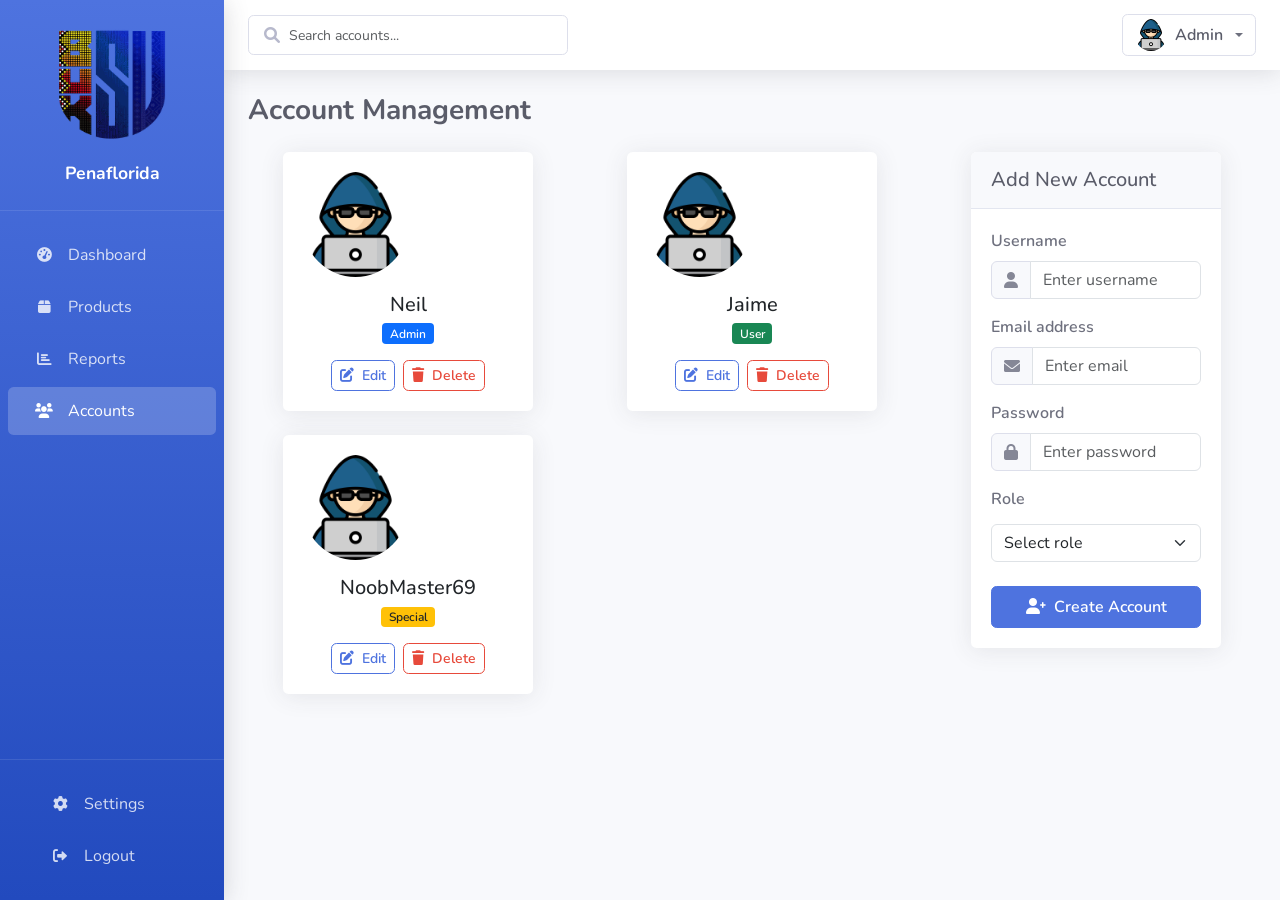
==== Accounts.html @ c75f9dcf "firstcommit" ====
<!DOCTYPE html>
<html lang="en">
<head>
    <meta charset="UTF-8">
    <meta name="viewport" content="width=device-width, initial-scale=1.0">
    <title>Accounts - Dashboard</title>
    <!-- Bootstrap 5.3.3 CSS -->
    <link href="https://cdn.jsdelivr.net/npm/bootstrap@5.3.3/dist/css/bootstrap.min.css" rel="stylesheet">
    <!-- Font Awesome 6 -->
    <link rel="stylesheet" href="https://cdnjs.cloudflare.com/ajax/libs/font-awesome/6.0.0-beta3/css/all.min.css">
    <!-- Google Fonts - Nunito -->
    <link href="https://fonts.googleapis.com/css2?family=Nunito:wght@300;400;600;700&display=swap" rel="stylesheet">
    <!-- Custom CSS -->
    <link rel="stylesheet" href="Style/CSS/Account.css">
</head>
<body>
    <!-- Sidebar -->
    <div class="sidebar">
        <div class="sidebar-brand">
            <img src="Images/buksu-logo.png" alt="Logo" class="logo">
            <span class="sidebar-title">Penaflorida</span>
        </div>
        <nav class="sidebar-nav">
            <a href="Index.html" class="nav-link">
                <i class="fas fa-tachometer-alt"></i>
                <span>Dashboard</span>
            </a>
            <a href="Products.html" class="nav-link">
                <i class="fas fa-box"></i>
                <span>Products</span>
            </a>
            <a href="Reports.html" class="nav-link">
                <i class="fas fa-chart-bar"></i>
                <span>Reports</span>
            </a>
            <a href="Accounts.html" class="nav-link active">
                <i class="fas fa-users"></i>
                <span>Accounts</span>
            </a>
        </nav>
        <div class="sidebar-footer">
            <a href="Settings.html" class="nav-link">
                <i class="fas fa-cog"></i>
                <span>Settings</span>
            </a>
            <a href="Login.html" class="nav-link">
                <i class="fas fa-sign-out-alt"></i>
                <span>Logout</span>
            </a>
        </div>
    </div>

    <!-- Main Content -->
    <div class="main-content">
        <!-- Topbar -->
        <header class="topbar">
            <div class="search-bar">
                <i class="fas fa-search"></i>
                <input type="text" class="form-control" placeholder="Search accounts...">
            </div>
            <div class="user-menu">
                <div class="dropdown">
                    <button class="btn dropdown-toggle" type="button" id="userDropdown" data-bs-toggle="dropdown" aria-expanded="false">
                        <img src="Images/hacker.png" alt="User" class="user-avatar">
                        <span class="user-name">Admin</span>
                    </button>
                    <ul class="dropdown-menu dropdown-menu-end" aria-labelledby="userDropdown">
                        <li><a class="dropdown-item" href="#"><i class="fas fa-user me-2"></i>Profile</a></li>
                        <li><a class="dropdown-item" href="#"><i class="fas fa-cog me-2"></i>Settings</a></li>
                        <li><hr class="dropdown-divider"></li>
                        <li><a class="dropdown-item" href="#"><i class="fas fa-sign-out-alt me-2"></i>Logout</a></li>
                    </ul>
                </div>
            </div>
        </header>

        <!-- Page Content -->
        <main class="content">
            <h1 class="page-title">Account Management</h1>
            
            <div class="row">
                <!-- Account List -->
                <div class="col-lg-8">
                    <div class="row g-4">
                        <!-- Account Card 1 -->
                        <div class="col-md-6 col-lg-6">
                            <div class="card h-100">
                                <div class="card-body text-center">
                                    <img src="Images/hacker.png" alt="User" class="rounded-circle mb-3" width="100">
                                    <h5 class="card-title mb-1">Neil</h5>
                                    <span class="badge bg-primary mb-3">Admin</span>
                                    <div class="d-flex justify-content-center gap-2">
                                        <button class="btn btn-sm btn-outline-primary">
                                            <i class="fas fa-edit me-1"></i> Edit
                                        </button>
                                        <button class="btn btn-sm btn-outline-danger">
                                            <i class="fas fa-trash me-1"></i> Delete
                                        </button>
                                    </div>
                                </div>
                            </div>
                        </div>
                        
                        <!-- Account Card 2 -->
                        <div class="col-md-6 col-lg-6">
                            <div class="card h-100">
                                <div class="card-body text-center">
                                    <img src="Images/hacker.png" alt="User" class="rounded-circle mb-3" width="100">
                                    <h5 class="card-title mb-1">Jaime</h5>
                                    <span class="badge bg-success mb-3">User</span>
                                    <div class="d-flex justify-content-center gap-2">
                                        <button class="btn btn-sm btn-outline-primary">
                                            <i class="fas fa-edit me-1"></i> Edit
                                        </button>
                                        <button class="btn btn-sm btn-outline-danger">
                                            <i class="fas fa-trash me-1"></i> Delete
                                        </button>
                                    </div>
                                </div>
                            </div>
                        </div>
                        
                        <!-- Account Card 3 -->
                        <div class="col-md-6 col-lg-6">
                            <div class="card h-100">
                                <div class="card-body text-center">
                                    <img src="Images/hacker.png" alt="User" class="rounded-circle mb-3" width="100">
                                    <h5 class="card-title mb-1">NoobMaster69</h5>
                                    <span class="badge bg-warning text-dark mb-3">Special</span>
                                    <div class="d-flex justify-content-center gap-2">
                                        <button class="btn btn-sm btn-outline-primary">
                                            <i class="fas fa-edit me-1"></i> Edit
                                        </button>
                                        <button class="btn btn-sm btn-outline-danger">
                                            <i class="fas fa-trash me-1"></i> Delete
                                        </button>
                                    </div>
                                </div>
                            </div>
                        </div>
                    </div>
                </div>
                
                <!-- Add Account Form -->
                <div class="col-lg-4">
                    <div class="card">
                        <div class="card-header">
                            <h5 class="mb-0">Add New Account</h5>
                        </div>
                        <div class="card-body">
                            <form>
                                <div class="mb-3">
                                    <label for="username" class="form-label">Username</label>
                                    <div class="input-group">
                                        <span class="input-group-text"><i class="fas fa-user"></i></span>
                                        <input type="text" class="form-control" id="username" placeholder="Enter username" required>
                                    </div>
                                </div>
                                <div class="mb-3">
                                    <label for="email" class="form-label">Email address</label>
                                    <div class="input-group">
                                        <span class="input-group-text"><i class="fas fa-envelope"></i></span>
                                        <input type="email" class="form-control" id="email" placeholder="Enter email" required>
                                    </div>
                                </div>
                                <div class="mb-3">
                                    <label for="password" class="form-label">Password</label>
                                    <div class="input-group">
                                        <span class="input-group-text"><i class="fas fa-lock"></i></span>
                                        <input type="password" class="form-control" id="password" placeholder="Enter password" required>
                                    </div>
                                </div>
                                <div class="mb-4">
                                    <label for="role" class="form-label">Role</label>
                                    <select class="form-select" id="role" required>
                                        <option value="" selected disabled>Select role</option>
                                        <option value="Admin">Administrator</option>
                                        <option value="User">Standard User</option>
                                        <option value="Special">Special Access</option>
                                    </select>
                                </div>
                                <button type="submit" class="btn btn-primary w-100">
                                    <i class="fas fa-user-plus me-2"></i>Create Account
                                </button>
                            </form>
                        </div>
                    </div>
                </div>
            </div>
        </main>
    </div>

    <!-- Bootstrap JS Bundle with Popper -->
    <script src="https://cdn.jsdelivr.net/npm/bootstrap@5.3.3/dist/js/bootstrap.bundle.min.js"></script>
    <!-- Custom JS -->
    <script>
        // Set active nav link
        document.addEventListener('DOMContentLoaded', function() {
            // Highlight active nav link
            const currentPage = window.location.pathname.split('/').pop() || 'index.html';
            document.querySelectorAll('.nav-link').forEach(link => {
                if (link.getAttribute('href') === currentPage) {
                    link.classList.add('active');
                }
            });
            
            // Enable Bootstrap tooltips
            var tooltipTriggerList = [].slice.call(document.querySelectorAll('[data-bs-toggle="tooltip"]'));
            var tooltipList = tooltipTriggerList.map(function (tooltipTriggerEl) {
                return new bootstrap.Tooltip(tooltipTriggerEl);
            });
            
            // Account management functionality
            const accountForm = document.getElementById('accountForm');
            if (accountForm) {
                accountForm.addEventListener('submit', function(e) {
                    e.preventDefault();
                    // Add account form submission logic here
                    alert('Account added successfully!');
                    accountForm.reset();
                });
            }
            
            // Delete account buttons
            const deleteButtons = document.querySelectorAll('.btn-delete-account');
            deleteButtons.forEach(button => {
                button.addEventListener('click', function() {
                    if (confirm('Are you sure you want to delete this account?')) {
                        // Add delete logic here
                        this.closest('.account-card').style.opacity = '0';
                        setTimeout(() => {
                            this.closest('.account-card').remove();
                        }, 300);
                    }
                });
            });
        });
    </script>
</body>
</html>
---- Style/CSS/Account.css ----
/* Account.css - Modern Dashboard Styles */
:root {
    --primary: #4e73df;
    --primary-light: #e3eaf9;
    --secondary: #1cc88a;
    --success: #1cc88a;
    --info: #36b9cc;
    --warning: #f6c23e;
    --danger: #e74a3b;
    --dark: #5a5c69;
    --light: #f8f9fc;
    --gray-100: #f8f9fc;
    --gray-200: #eaecf4;
    --gray-300: #dddfeb;
    --gray-400: #d1d3e2;
    --gray-500: #b7b9cc;
    --gray-600: #858796;
    --gray-700: #6e707e;
    --gray-800: #5a5c69;
    --gray-900: #3a3b45;
    --font-family-sans-serif: 'Nunito', -apple-system, BlinkMacSystemFont, "Segoe UI", Roboto, "Helvetica Neue", Arial, sans-serif, "Apple Color Emoji", "Segoe UI Emoji", "Segoe UI Symbol", "Noto Color Emoji";
}

/* Base Styles */
body {
    font-family: 'Nunito', sans-serif;
    background-color: var(--gray-100);
    color: var(--gray-800);
    line-height: 1.5;
    margin: 0;
    padding: 0;
    min-height: 100vh;
}

a {
    text-decoration: none;
    transition: all 0.3s ease;
}

/* Sidebar Styles */
.sidebar {
    position: fixed;
    top: 0;
    left: 0;
    bottom: 0;
    width: 14rem;
    background: linear-gradient(180deg, var(--primary) 0%, #224abe 100%);
    color: white;
    z-index: 1000;
    box-shadow: 0 0.15rem 1.5rem 0 rgba(58, 59, 69, 0.2);
    transition: all 0.3s;
    display: flex;
    flex-direction: column;
}

.sidebar-brand {
    padding: 1.5rem 1rem;
    text-align: center;
    border-bottom: 1px solid rgba(255, 255, 255, 0.1);
}

.sidebar-brand .logo {
    max-width: 120px;
    height: auto;
    margin-bottom: 0.5rem;
}

.sidebar-title {
    font-weight: 700;
    font-size: 1.1rem;
    color: white;
    display: block;
    margin-top: 0.5rem;
}

.sidebar-nav {
    padding: 1rem 0;
    flex: 1;
    overflow-y: auto;
}

.nav-link {
    display: flex;
    align-items: center;
    padding: 0.75rem 1.5rem;
    color: rgba(255, 255, 255, 0.8);
    text-decoration: none;
    transition: all 0.3s;
    margin: 0.25rem 0.5rem;
    border-radius: 0.35rem;
}

.nav-link:hover {
    color: white;
    background-color: rgba(255, 255, 255, 0.1);
}

.nav-link.active {
    background-color: rgba(255, 255, 255, 0.2);
    color: white;
}

.nav-link i {
    width: 1.5rem;
    margin-right: 0.75rem;
    text-align: center;
    font-size: 0.9rem;
}

.sidebar-footer {
    padding: 1rem;
    border-top: 1px solid rgba(255, 255, 255, 0.1);
}

/* Main Content */
.main-content {
    margin-left: 14rem;
    min-height: 100vh;
    display: flex;
    flex-direction: column;
    transition: margin 0.3s;
}

/* Topbar */
.topbar {
    background-color: white;
    height: 4.375rem;
    box-shadow: 0 0.15rem 1.5rem 0 rgba(58, 59, 69, 0.15);
    padding: 0 1.5rem;
    display: flex;
    align-items: center;
    justify-content: space-between;
    z-index: 100;
    position: sticky;
    top: 0;
}

.search-bar {
    position: relative;
    max-width: 20rem;
    width: 100%;
}

.search-bar i {
    position: absolute;
    left: 1rem;
    top: 50%;
    transform: translateY(-50%);
    color: var(--gray-500);
    pointer-events: none;
}

.search-bar .form-control {
    padding-left: 2.5rem;
    border: 1px solid var(--gray-300);
    border-radius: 0.35rem;
    height: 2.5rem;
    width: 100%;
    font-size: 0.875rem;
    transition: all 0.3s;
}

.search-bar .form-control:focus {
    border-color: var(--primary);
    box-shadow: 0 0 0 0.2rem rgba(78, 115, 223, 0.25);
    outline: none;
}

.user-menu .dropdown-toggle {
    display: flex;
    align-items: center;
    padding: 0.25rem 0.75rem;
    background: transparent;
    border: 1px solid var(--gray-300);
    border-radius: 0.35rem;
    color: var(--gray-700);
    transition: all 0.2s;
    cursor: pointer;
    text-decoration: none;
}

.user-menu .dropdown-toggle:hover {
    background-color: var(--gray-100);
}

.user-avatar {
    width: 2rem;
    height: 2rem;
    border-radius: 50%;
    margin-right: 0.5rem;
    object-fit: cover;
}

.user-name {
    font-weight: 600;
    margin-right: 0.5rem;
    color: var(--gray-800);
}

/* Content Area */
.content {
    flex: 1;
    padding: 1.5rem;
    background-color: var(--gray-100);
}

.page-title {
    font-weight: 700;
    color: var(--gray-800);
    margin-bottom: 1.5rem;
    font-size: 1.75rem;
}

/* Cards */
.card {
    border: none;
    border-radius: 0.35rem;
    box-shadow: 0 0.15rem 1.5rem 0 rgba(58, 59, 69, 0.1);
    margin-bottom: 1.5rem;
    transition: transform 0.3s, box-shadow 0.3s;
    background-color: white;
}

.card:hover {
    transform: translateY(-2px);
    box-shadow: 0 0.5rem 1.5rem 0 rgba(58, 59, 69, 0.2);
}

.card-header {
    background-color: #f8f9fc;
    border-bottom: 1px solid #e3e6f0;
    padding: 1rem 1.25rem;
    font-weight: 600;
    color: var(--gray-800);
    display: flex;
    justify-content: space-between;
    align-items: center;
    border-top-left-radius: 0.35rem !important;
    border-top-right-radius: 0.35rem !important;
}

.card-body {
    padding: 1.25rem;
}

/* Account Cards */
.account-card {
    transition: all 0.3s ease;
    border: 1px solid var(--gray-200);
}

.account-card:hover {
    transform: translateY(-5px);
    box-shadow: 0 0.5rem 1rem rgba(0, 0, 0, 0.15);
}

.account-card .card-img-top {
    width: 100px;
    height: 100px;
    object-fit: cover;
    margin: 0 auto;
    margin-top: 1rem;
}

.account-card .card-title {
    font-weight: 600;
    margin-bottom: 0.5rem;
}

/* Form Styles */
.form-label {
    font-weight: 600;
    color: var(--gray-700);
    margin-bottom: 0.5rem;
}

.input-group-text {
    background-color: var(--gray-100);
    border: 1px solid var(--gray-300);
    color: var(--gray-600);
}

/* Buttons */
.btn {
    font-weight: 600;
    padding: 0.5rem 1rem;
    border-radius: 0.35rem;
    transition: all 0.2s;
}

.btn-sm {
    padding: 0.25rem 0.5rem;
    font-size: 0.875rem;
}

.btn-primary {
    background-color: var(--primary);
    border-color: var(--primary);
}

.btn-primary:hover {
    background-color: #2e59d9;
    border-color: #2653d4;
}

.btn-outline-primary {
    color: var(--primary);
    border-color: var(--primary);
}

.btn-outline-primary:hover {
    color: #fff;
    background-color: var(--primary);
    border-color: var(--primary);
}

.btn-outline-danger {
    color: var(--danger);
    border-color: var(--danger);
}

.btn-outline-danger:hover {
    color: #fff;
    background-color: var(--danger);
    border-color: var(--danger);
}

/* Badges */
.badge {
    font-weight: 600;
    padding: 0.35em 0.65em;
    font-size: 0.75em;
    border-radius: 0.25rem;
}

/* Responsive Adjustments */
@media (max-width: 992px) {
    .sidebar {
        transform: translateX(-100%);
    }
    
    .sidebar.show {
        transform: translateX(0);
    }
    
    .main-content {
        margin-left: 0;
    }
    
    .topbar {
        width: 100%;
    }
    
    .search-bar {
        max-width: 100%;
    }
}

/* Animation */
@keyframes fadeIn {
    from { opacity: 0; transform: translateY(10px); }
    to { opacity: 1; transform: translateY(0); }
}

.fade-in {
    animation: fadeIn 0.3s ease-out forwards;
}

/* Custom Scrollbar */
::-webkit-scrollbar {
    width: 8px;
    height: 8px;
}

::-webkit-scrollbar-track {
    background: #f1f1f1;
    border-radius: 4px;
}

::-webkit-scrollbar-thumb {
    background: #c1c1c1;
    border-radius: 4px;
}

::-webkit-scrollbar-thumb:hover {
    background: #a8a8a8;
}

/* Dashboard Data */
.dashboard-data {
    padding: 20px;
}

.dashboard-data h1 {
    margin-bottom: 10px;
    font-weight: bold;
    color: #333;
}

/* Cards */
.cardsone, .cardtwo {
    display: flex;
    flex-wrap: wrap; /* Enable wrapping for responsiveness */
    justify-content: center; /* Center align cards */
    gap: 15px;
    margin-bottom: 10px;
}

.card {
    width: 100%; /* Adjust for responsiveness */
    max-width: 250px; /* Maintain max width */
    height: auto;
    margin: 0 auto; /* Center align */
}

.card h3{
    color: rgb(74, 74, 74);
}

.card p {
    color: rgb(159, 159, 159);
    font-size: 15px;
}

.card img{
    display: flex;
    justify-content: center;
    align-items: center;
    width: 50%;
    height: auto;
    border-radius: 10px;
}

.cardsone a:hover, .cardtwo a:hover {
    background-color: rgb(255, 255, 255);
    transition: background-color 0.5s ease, color 0.5s ease;
    transform: scale(1.0) translateY(-5px);
    box-shadow: 0 6px 12px rgba(0, 0, 0, 0.4);
}

/* Botheader */
.bothead {
    width: 50%;
    height: auto;
    display: flex; 
    padding: 30px;
    border: 1px solid rgb(162, 162, 162);
    outline: none;
    border-radius: 10px;
    font-size: 16px;
}

.bothead h2{
    text-align: center;
}

.bothead .addpr {
    width: 80%;
    text-align: center;
    background-color: grey;
    color: rgb(232, 232, 232);
    padding: 15px;
    border-radius: 10px;
    margin-top: 10px;
    text-decoration: none;
    transition: transform 0.3s, box-shadow 0.3s;
    transform-origin: bottom center;
}

.bothead .addpr:hover {
    background-color: rgb(23, 23, 23);
    transition: background-color 0.5s ease, color 0.5s ease;
    transform: scale(1.0) translateY(-5px);
    box-shadow: 0 6px 12px rgba(0, 0, 0, 0.4);
}

.bothead input:focus{
    border-color: rgb(177, 177, 177);
    box-shadow: 0px 0px 5px rgb(177, 177, 177);
}
.form-floating {
    height: auto;
    width: 80%;
    color: gray;
    outline: none;
    margin-bottom: 5px;
    
}


.dashboard-account {
    display: flex;
    justify-content: space-between;
    align-items: flex-start;
    padding: 30px 10px 10px 30px;
}

.dashboard-account h2 {
    margin-bottom: 10px;
    font-weight: bold;
    color: #333;
}

select {
    width: 80%;
    height: auto;
    padding: 10px;
    color: grey;
    border-radius: 10px;
    border: 1px solid rgb(162, 162, 162);
    outline: none;
    transition: all 0.3s ease;
    margin-top: 5px;
}
select:focus, select:hover {
    border-color: rgb(177, 177, 177);
    box-shadow: 0px 0px 5px rgb(177, 177, 177);
}

.LPd {
    width: 50%;
    height: 300px;
    display: inline;
    margin-left: auto;
}

.cardsone, .cardtwo {
    display: flex;
    flex-wrap: wrap; /* Enable wrapping for responsiveness */
    justify-content: center; /* Center align cards */
    gap: 15px;
    margin-bottom: 10px;
}
.card {
    width: 100%; /* Adjust for responsiveness */
    max-width: 250px; /* Maintain max width */
    height: auto;
    margin: 0 auto; /* Center align */
}

.card h3{
    color: rgb(74, 74, 74);
}

.card p {
    color: rgb(159, 159, 159);
    font-size: 15px;
}

.card img{
    display: flex;
    justify-content: center;
    align-items: center;
    width: 50%;
    height: auto;
    border-radius: 10px;
}

.cardsone a:hover, .cardtwo a:hover {
    background-color: rgb(255, 255, 255);
    transition: background-color 0.5s ease, color 0.5s ease;
    transform: scale(1.0) translateY(-5px);
    box-shadow: 0 6px 12px rgba(0, 0, 0, 0.4);
}
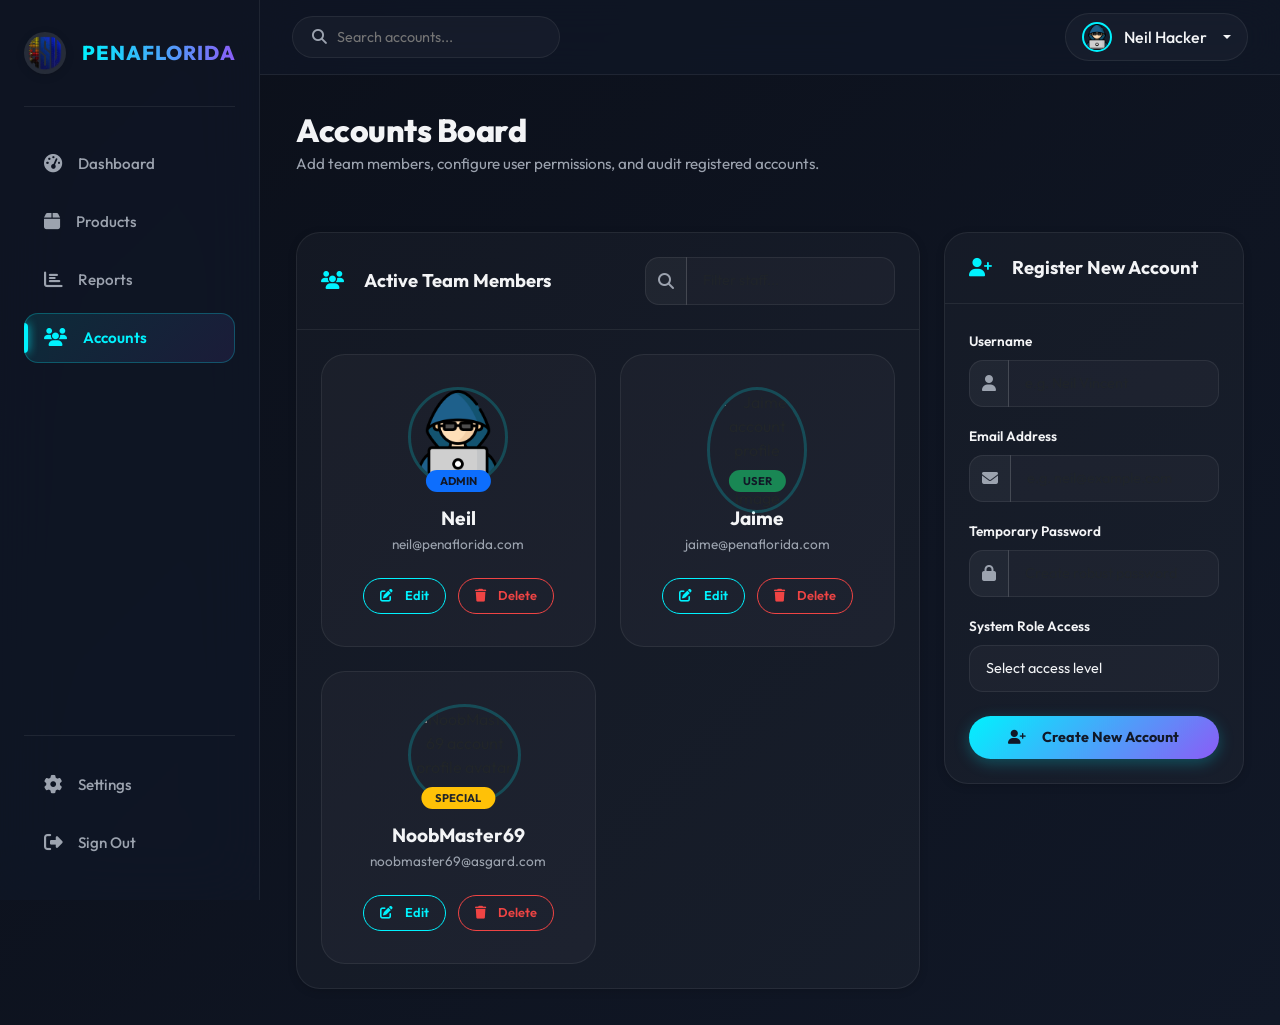
==== commit a47a042c: "refactor: unify design system with a new global stylesheet and modular JavaScript dashboard logic" ====
--- a/Accounts.html
+++ b/Accounts.html
@@ -1,151 +1,178 @@
 <!DOCTYPE html>
-<html lang="en">
+<html lang="en" data-theme="dark">
 <head>
     <meta charset="UTF-8">
     <meta name="viewport" content="width=device-width, initial-scale=1.0">
-    <title>Accounts - Dashboard</title>
-    <!-- Bootstrap 5.3.3 CSS -->
-    <link href="https://cdn.jsdelivr.net/npm/bootstrap@5.3.3/dist/css/bootstrap.min.css" rel="stylesheet">
-    <!-- Font Awesome 6 -->
-    <link rel="stylesheet" href="https://cdnjs.cloudflare.com/ajax/libs/font-awesome/6.0.0-beta3/css/all.min.css">
-    <!-- Google Fonts - Nunito -->
-    <link href="https://fonts.googleapis.com/css2?family=Nunito:wght@300;400;600;700&display=swap" rel="stylesheet">
-    <!-- Custom CSS -->
-    <link rel="stylesheet" href="Style/CSS/Account.css">
+    <title>Account Management | Dashboard</title>
+    <!-- SEO Meta Tags -->
+    <meta name="description" content="Add new staff roles, monitor administrator profile configurations, and safely terminate system user credentials.">
+    <!-- Font Awesome -->
+    <link rel="stylesheet" href="https://cdnjs.cloudflare.com/ajax/libs/font-awesome/6.4.0/css/all.min.css">
+    <!-- Google Fonts - Outfit -->
+    <link href="https://fonts.googleapis.com/css2?family=Outfit:wght@300;400;500;600;700;800&display=swap" rel="stylesheet">
+    <!-- Bootstrap 5 CSS -->
+    <link href="https://cdn.jsdelivr.net/npm/bootstrap@5.3.3/dist/css/bootstrap.min.css" rel="stylesheet" integrity="sha384-QWTKZyjpPEjISv5WaRU9OFeRpok6YctnYmDr5pNlyT2bRjXh0JMhjY6hW+ALEwIH" crossorigin="anonymous">
+    <!-- Custom Unified CSS -->
+    <link rel="stylesheet" href="Style/CSS/Dashboard.css">
 </head>
 <body>
-    <!-- Sidebar -->
-    <div class="sidebar">
+    <!-- Sidebar Navigation -->
+    <aside class="sidebar">
         <div class="sidebar-brand">
-            <img src="Images/buksu-logo.png" alt="Logo" class="logo">
+            <img src="Images/buksu-logo.png" alt="Penaflorida Logo" class="logo">
             <span class="sidebar-title">Penaflorida</span>
         </div>
+        
         <nav class="sidebar-nav">
-            <a href="Index.html" class="nav-link">
+            <a href="Index.html" class="nav-link" id="nav-dashboard">
                 <i class="fas fa-tachometer-alt"></i>
                 <span>Dashboard</span>
             </a>
-            <a href="Products.html" class="nav-link">
+            <a href="Products.html" class="nav-link" id="nav-products">
                 <i class="fas fa-box"></i>
                 <span>Products</span>
             </a>
-            <a href="Reports.html" class="nav-link">
+            <a href="Reports.html" class="nav-link" id="nav-reports">
                 <i class="fas fa-chart-bar"></i>
                 <span>Reports</span>
             </a>
-            <a href="Accounts.html" class="nav-link active">
+            <a href="Accounts.html" class="nav-link active" id="nav-accounts">
                 <i class="fas fa-users"></i>
                 <span>Accounts</span>
             </a>
         </nav>
+
         <div class="sidebar-footer">
-            <a href="Settings.html" class="nav-link">
+            <a href="Settings.html" class="nav-link" id="nav-settings">
                 <i class="fas fa-cog"></i>
                 <span>Settings</span>
             </a>
-            <a href="Login.html" class="nav-link">
+            <a href="Logout.html" class="nav-link logout-link" id="nav-logout">
                 <i class="fas fa-sign-out-alt"></i>
-                <span>Logout</span>
+                <span>Sign Out</span>
             </a>
         </div>
-    </div>
-
-    <!-- Main Content -->
-    <div class="main-content">
-        <!-- Topbar -->
+    </aside>
+
+    <!-- Main Content Area -->
+    <main class="main-content">
+        <!-- Top Navigation Bar -->
         <header class="topbar">
-            <div class="search-bar">
-                <i class="fas fa-search"></i>
-                <input type="text" class="form-control" placeholder="Search accounts...">
-            </div>
+            <div class="d-flex align-items-center gap-3">
+                <button class="mobile-toggle" aria-label="Toggle Sidebar" id="hamburger-menu">
+                    <i class="fas fa-bars"></i>
+                </button>
+                <div class="search-bar">
+                    <i class="fas fa-search"></i>
+                    <input type="text" placeholder="Search accounts..." aria-label="Search dashboard accounts" id="global-search">
+                </div>
+            </div>
+
             <div class="user-menu">
                 <div class="dropdown">
-                    <button class="btn dropdown-toggle" type="button" id="userDropdown" data-bs-toggle="dropdown" aria-expanded="false">
-                        <img src="Images/hacker.png" alt="User" class="user-avatar">
-                        <span class="user-name">Admin</span>
+                    <button class="dropdown-toggle" type="button" id="userDropdown" aria-expanded="false">
+                        <img src="Images/hacker.png" alt="Neil Admin Avatar" class="user-avatar">
+                        <span class="user-name d-none d-sm-inline">Neil Hacker</span>
                     </button>
                     <ul class="dropdown-menu dropdown-menu-end" aria-labelledby="userDropdown">
-                        <li><a class="dropdown-item" href="#"><i class="fas fa-user me-2"></i>Profile</a></li>
-                        <li><a class="dropdown-item" href="#"><i class="fas fa-cog me-2"></i>Settings</a></li>
+                        <li><a class="dropdown-item" href="Settings.html"><i class="fas fa-user-cog"></i>Profile Settings</a></li>
+                        <li><a class="dropdown-item" href="Settings.html"><i class="fas fa-palette"></i>Theme Settings</a></li>
                         <li><hr class="dropdown-divider"></li>
-                        <li><a class="dropdown-item" href="#"><i class="fas fa-sign-out-alt me-2"></i>Logout</a></li>
+                        <li><a class="dropdown-item" href="Logout.html"><i class="fas fa-sign-out-alt"></i>Sign Out</a></li>
                     </ul>
                 </div>
             </div>
         </header>
 
         <!-- Page Content -->
-        <main class="content">
-            <h1 class="page-title">Account Management</h1>
-            
-            <div class="row">
-                <!-- Account List -->
-                <div class="col-lg-8">
-                    <div class="row g-4">
-                        <!-- Account Card 1 -->
-                        <div class="col-md-6 col-lg-6">
-                            <div class="card h-100">
-                                <div class="card-body text-center">
-                                    <img src="Images/hacker.png" alt="User" class="rounded-circle mb-3" width="100">
-                                    <h5 class="card-title mb-1">Neil</h5>
-                                    <span class="badge bg-primary mb-3">Admin</span>
-                                    <div class="d-flex justify-content-center gap-2">
-                                        <button class="btn btn-sm btn-outline-primary">
+        <div class="content animate-fade-in delay-1">
+            <div class="d-flex justify-content-between align-items-md-center flex-column flex-md-row mb-4 gap-3">
+                <div>
+                    <h1 class="page-title">Accounts Board</h1>
+                    <p class="page-subtitle">Add team members, configure user permissions, and audit registered accounts.</p>
+                </div>
+            </div>
+
+            <div class="row g-4">
+                <!-- Accounts Board Grid -->
+                <div class="col-12 col-lg-8 order-2 order-lg-1">
+                    <div class="card">
+                        <div class="card-header flex-column flex-md-row align-items-start align-items-md-center gap-3">
+                            <div>
+                                <h5 class="mb-0"><i class="fas fa-users me-2"></i>Active Team Members</h5>
+                            </div>
+                            <div class="search-input w-100 w-md-auto ms-auto" style="max-width: 250px;">
+                                <div class="input-group">
+                                    <span class="input-group-text"><i class="fas fa-search"></i></span>
+                                    <input type="text" class="form-control form-control-sm" placeholder="Filter staff..." aria-label="Filter staff">
+                                </div>
+                            </div>
+                        </div>
+                        <div class="card-body">
+                            <div class="accounts-grid">
+                                <!-- Account Card 1 -->
+                                <div class="account-card">
+                                    <div class="account-avatar-wrapper">
+                                        <img src="Images/hacker.png" alt="Neil account profile avatar image">
+                                        <span class="account-role-badge bg-primary">Admin</span>
+                                    </div>
+                                    <h5 class="account-name">Neil</h5>
+                                    <p class="account-email">neil@penaflorida.com</p>
+                                    <div class="account-actions">
+                                        <button class="btn btn-sm btn-outline-primary" onclick="showNotification('Staff credentials edit opened', 'info')">
                                             <i class="fas fa-edit me-1"></i> Edit
                                         </button>
-                                        <button class="btn btn-sm btn-outline-danger">
+                                        <button class="btn btn-sm btn-outline-danger delete-btn">
                                             <i class="fas fa-trash me-1"></i> Delete
                                         </button>
                                     </div>
                                 </div>
+
+                                <!-- Account Card 2 -->
+                                <div class="account-card">
+                                    <div class="account-avatar-wrapper">
+                                        <img src="https://images.unsplash.com/photo-1534528741775-53994a69daeb?w=150&auto=format&fit=crop" alt="Jaime account profile avatar image">
+                                        <span class="account-role-badge bg-success">User</span>
+                                    </div>
+                                    <h5 class="account-name">Jaime</h5>
+                                    <p class="account-email">jaime@penaflorida.com</p>
+                                    <div class="account-actions">
+                                        <button class="btn btn-sm btn-outline-primary" onclick="showNotification('Staff credentials edit opened', 'info')">
+                                            <i class="fas fa-edit me-1"></i> Edit
+                                        </button>
+                                        <button class="btn btn-sm btn-outline-danger delete-btn">
+                                            <i class="fas fa-trash me-1"></i> Delete
+                                        </button>
+                                    </div>
+                                </div>
+
+                                <!-- Account Card 3 -->
+                                <div class="account-card">
+                                    <div class="account-avatar-wrapper">
+                                        <img src="https://images.unsplash.com/photo-1507003211169-0a1dd7228f2d?w=150&auto=format&fit=crop" alt="NoobMaster69 account profile avatar image">
+                                        <span class="account-role-badge bg-warning text-dark">Special</span>
+                                    </div>
+                                    <h5 class="account-name">NoobMaster69</h5>
+                                    <p class="account-email">noobmaster69@asgard.com</p>
+                                    <div class="account-actions">
+                                        <button class="btn btn-sm btn-outline-primary" onclick="showNotification('Staff credentials edit opened', 'info')">
+                                            <i class="fas fa-edit me-1"></i> Edit
+                                        </button>
+                                        <button class="btn btn-sm btn-outline-danger delete-btn">
+                                            <i class="fas fa-trash me-1"></i> Delete
+                                        </button>
+                                    </div>
+                                </div>
                             </div>
                         </div>
-                        
-                        <!-- Account Card 2 -->
-                        <div class="col-md-6 col-lg-6">
-                            <div class="card h-100">
-                                <div class="card-body text-center">
-                                    <img src="Images/hacker.png" alt="User" class="rounded-circle mb-3" width="100">
-                                    <h5 class="card-title mb-1">Jaime</h5>
-                                    <span class="badge bg-success mb-3">User</span>
-                                    <div class="d-flex justify-content-center gap-2">
-                                        <button class="btn btn-sm btn-outline-primary">
-                                            <i class="fas fa-edit me-1"></i> Edit
-                                        </button>
-                                        <button class="btn btn-sm btn-outline-danger">
-                                            <i class="fas fa-trash me-1"></i> Delete
-                                        </button>
-                                    </div>
-                                </div>
-                            </div>
-                        </div>
-                        
-                        <!-- Account Card 3 -->
-                        <div class="col-md-6 col-lg-6">
-                            <div class="card h-100">
-                                <div class="card-body text-center">
-                                    <img src="Images/hacker.png" alt="User" class="rounded-circle mb-3" width="100">
-                                    <h5 class="card-title mb-1">NoobMaster69</h5>
-                                    <span class="badge bg-warning text-dark mb-3">Special</span>
-                                    <div class="d-flex justify-content-center gap-2">
-                                        <button class="btn btn-sm btn-outline-primary">
-                                            <i class="fas fa-edit me-1"></i> Edit
-                                        </button>
-                                        <button class="btn btn-sm btn-outline-danger">
-                                            <i class="fas fa-trash me-1"></i> Delete
-                                        </button>
-                                    </div>
-                                </div>
-                            </div>
-                        </div>
                     </div>
                 </div>
-                
-                <!-- Add Account Form -->
-                <div class="col-lg-4">
-                    <div class="card">
+
+                <!-- Add Account Form Panel -->
+                <div class="col-12 col-lg-4 order-1 order-lg-2">
+                    <div class="card h-auto">
                         <div class="card-header">
-                            <h5 class="mb-0">Add New Account</h5>
+                            <h5><i class="fas fa-user-plus me-2"></i>Register New Account</h5>
                         </div>
                         <div class="card-body">
                             <form>
@@ -153,88 +180,46 @@
                                     <label for="username" class="form-label">Username</label>
                                     <div class="input-group">
                                         <span class="input-group-text"><i class="fas fa-user"></i></span>
-                                        <input type="text" class="form-control" id="username" placeholder="Enter username" required>
+                                        <input type="text" class="form-control" id="username" placeholder="e.g. Neil Vincent" required>
                                     </div>
                                 </div>
                                 <div class="mb-3">
-                                    <label for="email" class="form-label">Email address</label>
+                                    <label for="email" class="form-label">Email Address</label>
                                     <div class="input-group">
                                         <span class="input-group-text"><i class="fas fa-envelope"></i></span>
-                                        <input type="email" class="form-control" id="email" placeholder="Enter email" required>
+                                        <input type="email" class="form-control" id="email" placeholder="e.g. neil@example.com" required>
                                     </div>
                                 </div>
                                 <div class="mb-3">
-                                    <label for="password" class="form-label">Password</label>
+                                    <label for="password" class="form-label">Temporary Password</label>
                                     <div class="input-group">
                                         <span class="input-group-text"><i class="fas fa-lock"></i></span>
-                                        <input type="password" class="form-control" id="password" placeholder="Enter password" required>
+                                        <input type="password" class="form-control" id="password" placeholder="Create robust password" required>
                                     </div>
                                 </div>
                                 <div class="mb-4">
-                                    <label for="role" class="form-label">Role</label>
+                                    <label for="role" class="form-label">System Role Access</label>
                                     <select class="form-select" id="role" required>
-                                        <option value="" selected disabled>Select role</option>
-                                        <option value="Admin">Administrator</option>
-                                        <option value="User">Standard User</option>
-                                        <option value="Special">Special Access</option>
+                                        <option value="" selected disabled>Select access level</option>
+                                        <option value="Admin">Administrator (Full Root Access)</option>
+                                        <option value="User">Standard User (Read-Write Catalog)</option>
+                                        <option value="Special">Special User (Read-Only Logs)</option>
                                     </select>
                                 </div>
                                 <button type="submit" class="btn btn-primary w-100">
-                                    <i class="fas fa-user-plus me-2"></i>Create Account
+                                    <i class="fas fa-user-plus me-2"></i>Create New Account
                                 </button>
                             </form>
                         </div>
                     </div>
                 </div>
             </div>
-        </main>
-    </div>
-
-    <!-- Bootstrap JS Bundle with Popper -->
-    <script src="https://cdn.jsdelivr.net/npm/bootstrap@5.3.3/dist/js/bootstrap.bundle.min.js"></script>
-    <!-- Custom JS -->
-    <script>
-        // Set active nav link
-        document.addEventListener('DOMContentLoaded', function() {
-            // Highlight active nav link
-            const currentPage = window.location.pathname.split('/').pop() || 'index.html';
-            document.querySelectorAll('.nav-link').forEach(link => {
-                if (link.getAttribute('href') === currentPage) {
-                    link.classList.add('active');
-                }
-            });
-            
-            // Enable Bootstrap tooltips
-            var tooltipTriggerList = [].slice.call(document.querySelectorAll('[data-bs-toggle="tooltip"]'));
-            var tooltipList = tooltipTriggerList.map(function (tooltipTriggerEl) {
-                return new bootstrap.Tooltip(tooltipTriggerEl);
-            });
-            
-            // Account management functionality
-            const accountForm = document.getElementById('accountForm');
-            if (accountForm) {
-                accountForm.addEventListener('submit', function(e) {
-                    e.preventDefault();
-                    // Add account form submission logic here
-                    alert('Account added successfully!');
-                    accountForm.reset();
-                });
-            }
-            
-            // Delete account buttons
-            const deleteButtons = document.querySelectorAll('.btn-delete-account');
-            deleteButtons.forEach(button => {
-                button.addEventListener('click', function() {
-                    if (confirm('Are you sure you want to delete this account?')) {
-                        // Add delete logic here
-                        this.closest('.account-card').style.opacity = '0';
-                        setTimeout(() => {
-                            this.closest('.account-card').remove();
-                        }, 300);
-                    }
-                });
-            });
-        });
-    </script>
+        </div>
+    </main>
+
+    <!-- Bootstrap 5 JavaScript Bundle -->
+    <script src="https://cdn.jsdelivr.net/npm/bootstrap@5.3.3/dist/js/bootstrap.bundle.min.js" integrity="sha384-YvpcrYf0tY3lHB60NNkmXc5s9fDVZLESaAA55NDzOxhy9GkcIdslK1eN7N6jIeHz" crossorigin="anonymous"></script>
+    <!-- Custom Interactive JS -->
+    <script src="Style/JS/Dashboard.js"></script>
 </body>
 </html>
--- a/Style/CSS/Dashboard.css
+++ b/Style/CSS/Dashboard.css
@@ -0,0 +1,1228 @@
+/* ==========================================================================
+   Cohesive Premium Dashboard CSS System (Glassmorphic & Fully Responsive)
+   ========================================================================== */
+
+@import url('https://fonts.googleapis.com/css2?family=Outfit:wght@300;400;500;600;700;800&family=Plus+Jakarta+Sans:wght@300;400;500;600;700;800&display=swap');
+
+:root {
+    /* Color Palette - Premium Dark Theme (Default) */
+    --bg-gradient: linear-gradient(135deg, #0b0f19 0%, #111827 100%);
+    --panel-bg: rgba(17, 24, 39, 0.7);
+    --glass-bg: rgba(255, 255, 255, 0.03);
+    --glass-border: rgba(255, 255, 255, 0.07);
+    --glass-border-glow: rgba(0, 242, 254, 0.15);
+    
+    --primary: #00f2fe; /* Neon Cyan */
+    --primary-rgb: 0, 242, 254;
+    --secondary: #8b5cf6; /* Electric Violet */
+    --secondary-rgb: 139, 92, 246;
+    
+    --text-main: #f3f4f6;
+    --text-muted: #9ca3af;
+    --text-inverse: #111827;
+    
+    --success: #10b981; /* Emerald */
+    --warning: #f59e0b; /* Amber */
+    --danger: #ef4444;  /* Rose */
+    --info: #3b82f6;    /* Royal Blue */
+    
+    --sidebar-width: 260px;
+    --topbar-height: 75px;
+    --border-radius-sm: 8px;
+    --border-radius-md: 14px;
+    --border-radius-lg: 24px;
+    
+    --transition-fast: 0.2s cubic-bezier(0.4, 0, 0.2, 1);
+    --transition-smooth: 0.4s cubic-bezier(0.25, 0.8, 0.25, 1);
+    
+    --shadow-sm: 0 2px 8px rgba(0, 0, 0, 0.15);
+    --shadow-md: 0 8px 32px 0 rgba(0, 0, 0, 0.3);
+    --shadow-glow: 0 0 20px rgba(0, 242, 254, 0.25);
+    
+    --font-primary: 'Outfit', 'Plus Jakarta Sans', sans-serif;
+}
+
+/* Light Theme Variables */
+[data-theme="light"] {
+    --bg-gradient: linear-gradient(135deg, #f5f7fa 0%, #e4e8f0 100%);
+    --panel-bg: rgba(255, 255, 255, 0.85);
+    --glass-bg: rgba(255, 255, 255, 0.4);
+    --glass-border: rgba(0, 0, 0, 0.06);
+    --glass-border-glow: rgba(139, 92, 246, 0.15);
+    
+    --primary: #8b5cf6; /* Switch main to Purple in light mode for better contrast */
+    --primary-rgb: 139, 92, 246;
+    --secondary: #06b6d4; /* Cyan */
+    --secondary-rgb: 6, 182, 212;
+    
+    --text-main: #1f2937;
+    --text-muted: #6b7280;
+    --text-inverse: #ffffff;
+    
+    --shadow-md: 0 8px 32px 0 rgba(31, 38, 135, 0.08);
+    --shadow-glow: 0 0 20px rgba(139, 92, 246, 0.15);
+}
+
+/* Base resets and defaults */
+* {
+    margin: 0;
+    padding: 0;
+    box-sizing: border-box;
+    font-family: var(--font-primary);
+}
+
+body {
+    background: var(--bg-gradient);
+    color: var(--text-main);
+    min-height: 100vh;
+    display: flex;
+    overflow-x: hidden;
+    transition: background var(--transition-smooth), color var(--transition-fast);
+}
+
+/* Scrollbar styling */
+::-webkit-scrollbar {
+    width: 6px;
+    height: 6px;
+}
+::-webkit-scrollbar-track {
+    background: rgba(0, 0, 0, 0.1);
+}
+::-webkit-scrollbar-thumb {
+    background: var(--glass-border);
+    border-radius: 10px;
+}
+::-webkit-scrollbar-thumb:hover {
+    background: var(--primary);
+}
+
+/* Layout Grid Structure */
+.sidebar {
+    position: fixed;
+    top: 0;
+    left: 0;
+    bottom: 0;
+    width: var(--sidebar-width);
+    background: var(--panel-bg);
+    backdrop-filter: blur(30px);
+    -webkit-backdrop-filter: blur(30px);
+    border-right: 1px solid var(--glass-border);
+    z-index: 1000;
+    display: flex;
+    flex-direction: column;
+    padding: 2rem 1.5rem;
+    transition: transform var(--transition-smooth), background var(--transition-smooth);
+}
+
+.main-content {
+    margin-left: var(--sidebar-width);
+    flex: 1;
+    min-height: 100vh;
+    display: flex;
+    flex-direction: column;
+    width: calc(100% - var(--sidebar-width));
+    transition: margin-left var(--transition-smooth), width var(--transition-smooth);
+}
+
+/* Brand Section */
+.sidebar-brand {
+    display: flex;
+    align-items: center;
+    gap: 1rem;
+    padding-bottom: 2rem;
+    border-bottom: 1px solid var(--glass-border);
+    margin-bottom: 2rem;
+}
+
+.sidebar-brand .logo {
+    width: 42px;
+    height: 42px;
+    object-fit: contain;
+    border-radius: 50%;
+    background: rgba(255, 255, 255, 0.1);
+    padding: 3px;
+    box-shadow: var(--shadow-sm);
+    transition: transform var(--transition-smooth);
+}
+
+.sidebar-brand:hover .logo {
+    transform: rotate(360deg);
+}
+
+.sidebar-title {
+    font-size: 1.25rem;
+    font-weight: 800;
+    letter-spacing: 1px;
+    background: linear-gradient(to right, var(--primary), var(--secondary));
+    -webkit-background-clip: text;
+    -webkit-text-fill-color: transparent;
+    text-transform: uppercase;
+}
+
+/* Sidebar Navigation menu */
+.sidebar-nav {
+    display: flex;
+    flex-direction: column;
+    gap: 0.5rem;
+    flex: 1;
+}
+
+.nav-link {
+    display: flex;
+    align-items: center;
+    gap: 1rem;
+    padding: 0.85rem 1.25rem;
+    color: var(--text-muted);
+    text-decoration: none;
+    font-weight: 500;
+    border-radius: var(--border-radius-md);
+    transition: all var(--transition-fast);
+    position: relative;
+    overflow: hidden;
+}
+
+.nav-link i {
+    font-size: 1.15rem;
+    transition: transform var(--transition-fast);
+}
+
+.nav-link span {
+    font-size: 0.95rem;
+}
+
+.nav-link:hover, .nav-link.active {
+    color: var(--text-main);
+    background: var(--glass-bg);
+    box-shadow: inset 0 0 0 1px var(--glass-border);
+}
+
+.nav-link.active {
+    background: linear-gradient(135deg, rgba(0, 242, 254, 0.1) 0%, rgba(139, 92, 246, 0.1) 100%);
+    box-shadow: inset 0 0 0 1px rgba(var(--primary-rgb), 0.25);
+    color: var(--primary);
+    font-weight: 600;
+}
+
+.nav-link.active::before {
+    content: '';
+    position: absolute;
+    left: 0;
+    top: 20%;
+    height: 60%;
+    width: 4px;
+    background: var(--primary);
+    border-radius: 0 4px 4px 0;
+    box-shadow: 0 0 10px var(--primary);
+}
+
+.nav-link:hover i {
+    transform: scale(1.15) translateX(2px);
+    color: var(--primary);
+}
+
+.sidebar-footer {
+    display: flex;
+    flex-direction: column;
+    gap: 0.5rem;
+    margin-top: auto;
+    padding-top: 1.5rem;
+    border-top: 1px solid var(--glass-border);
+}
+
+.sidebar-footer .nav-link.logout-link:hover {
+    background: rgba(239, 68, 68, 0.1);
+    box-shadow: inset 0 0 0 1px rgba(239, 68, 68, 0.2);
+    color: var(--danger);
+}
+
+.sidebar-footer .nav-link.logout-link:hover i {
+    color: var(--danger);
+}
+
+/* Topbar Header */
+.topbar {
+    height: var(--topbar-height);
+    background: var(--panel-bg);
+    backdrop-filter: blur(20px);
+    -webkit-backdrop-filter: blur(20px);
+    border-bottom: 1px solid var(--glass-border);
+    padding: 0 2rem;
+    display: flex;
+    align-items: center;
+    justify-content: space-between;
+    position: sticky;
+    top: 0;
+    z-index: 900;
+    transition: background var(--transition-smooth);
+}
+
+/* Mobile Toggle Hamburger */
+.mobile-toggle {
+    display: none;
+    background: none;
+    border: none;
+    color: var(--text-main);
+    font-size: 1.5rem;
+    cursor: pointer;
+    padding: 0.5rem;
+    border-radius: var(--border-radius-sm);
+    transition: background var(--transition-fast);
+}
+
+.mobile-toggle:hover {
+    background: var(--glass-bg);
+}
+
+/* Advanced Search Bar */
+.search-bar {
+    position: relative;
+    max-width: 320px;
+    width: 100%;
+}
+
+.search-bar i {
+    position: absolute;
+    left: 1.25rem;
+    top: 50%;
+    transform: translateY(-50%);
+    color: var(--text-muted);
+    font-size: 0.95rem;
+    transition: color var(--transition-fast);
+}
+
+.search-bar input {
+    width: 100%;
+    height: 42px;
+    background: var(--glass-bg);
+    border: 1px solid var(--glass-border);
+    border-radius: 50px;
+    padding: 0 1rem 0 2.75rem;
+    color: var(--text-main);
+    font-size: 0.9rem;
+    outline: none;
+    transition: all var(--transition-smooth);
+}
+
+.search-bar input:focus {
+    background: rgba(var(--primary-rgb), 0.03);
+    border-color: var(--primary);
+    box-shadow: var(--shadow-glow);
+}
+
+.search-bar input:focus + i {
+    color: var(--primary);
+}
+
+/* Profile menu drop */
+.user-menu {
+    display: flex;
+    align-items: center;
+    gap: 1rem;
+}
+
+.user-menu .dropdown-toggle {
+    display: flex;
+    align-items: center;
+    gap: 0.75rem;
+    background: var(--glass-bg);
+    border: 1px solid var(--glass-border);
+    padding: 0.5rem 1rem;
+    border-radius: 50px;
+    color: var(--text-main);
+    text-decoration: none;
+    cursor: pointer;
+    font-weight: 500;
+    transition: all var(--transition-fast);
+}
+
+.user-menu .dropdown-toggle:hover {
+    background: rgba(255, 255, 255, 0.08);
+    border-color: rgba(var(--primary-rgb), 0.3);
+}
+
+.user-avatar {
+    width: 30px;
+    height: 30px;
+    border-radius: 50%;
+    object-fit: cover;
+    border: 2px solid var(--primary);
+}
+
+.dropdown-menu {
+    background: rgba(17, 24, 39, 0.95) !important;
+    backdrop-filter: blur(20px);
+    -webkit-backdrop-filter: blur(20px);
+    border: 1px solid var(--glass-border) !important;
+    border-radius: var(--border-radius-md) !important;
+    box-shadow: var(--shadow-md) !important;
+    padding: 0.5rem !important;
+    margin-top: 0.5rem !important;
+}
+
+[data-theme="light"] .dropdown-menu {
+    background: rgba(255, 255, 255, 0.95) !important;
+}
+
+.dropdown-item {
+    color: var(--text-main) !important;
+    border-radius: var(--border-radius-sm);
+    padding: 0.6rem 1.25rem !important;
+    font-size: 0.9rem;
+    font-weight: 500;
+    transition: all var(--transition-fast) !important;
+    display: flex;
+    align-items: center;
+    gap: 0.75rem;
+}
+
+.dropdown-item:hover {
+    background-color: rgba(var(--primary-rgb), 0.1) !important;
+    color: var(--primary) !important;
+}
+
+.dropdown-divider {
+    border-top: 1px solid var(--glass-border) !important;
+}
+
+/* Page Layout Content Container */
+.content {
+    flex: 1;
+    padding: 2.25rem;
+    overflow-y: auto;
+    width: 100%;
+}
+
+.page-title {
+    font-size: 2rem;
+    font-weight: 800;
+    color: var(--text-main);
+    letter-spacing: -0.5px;
+    margin-bottom: 0.25rem;
+    display: flex;
+    align-items: center;
+    gap: 0.75rem;
+}
+
+.page-subtitle {
+    color: var(--text-muted);
+    font-size: 0.95rem;
+    margin-bottom: 2rem;
+}
+
+/* Breadcrumbs */
+.breadcrumb {
+    margin-bottom: 0 !important;
+}
+
+.breadcrumb-item a {
+    color: var(--primary);
+    text-decoration: none;
+    font-weight: 500;
+}
+
+.breadcrumb-item.active {
+    color: var(--text-muted) !important;
+}
+
+/* Cards (Standard Theme Container) */
+.card {
+    background: var(--glass-bg);
+    backdrop-filter: blur(20px);
+    -webkit-backdrop-filter: blur(20px);
+    border: 1px solid var(--glass-border) !important;
+    border-radius: var(--border-radius-lg) !important;
+    box-shadow: var(--shadow-sm);
+    transition: transform var(--transition-smooth), box-shadow var(--transition-smooth), border-color var(--transition-fast) !important;
+    overflow: hidden;
+    height: 100%;
+}
+
+.card:hover {
+    transform: translateY(-5px);
+    box-shadow: var(--shadow-md);
+    border-color: rgba(var(--primary-rgb), 0.3) !important;
+}
+
+.card-header {
+    background: transparent !important;
+    border-bottom: 1px solid var(--glass-border) !important;
+    padding: 1.5rem !important;
+    font-weight: 700;
+    color: var(--text-main);
+    display: flex;
+    justify-content: space-between;
+    align-items: center;
+}
+
+.card-header h5 {
+    margin: 0;
+    font-size: 1.15rem;
+    font-weight: 700;
+    display: flex;
+    align-items: center;
+    gap: 0.75rem;
+}
+
+.card-header h5 i {
+    color: var(--primary);
+}
+
+.card-body {
+    padding: 1.5rem !important;
+}
+
+.card-footer {
+    background: transparent !important;
+    border-top: 1px solid var(--glass-border) !important;
+    padding: 1.25rem 1.5rem !important;
+}
+
+/* Premium Dashboard Widgets - Stat Cards Grid */
+.stats-grid {
+    display: grid;
+    grid-template-columns: repeat(auto-fit, minmax(240px, 1fr));
+    gap: 1.5rem;
+    margin-bottom: 2.25rem;
+}
+
+.stat-card {
+    position: relative;
+    padding: 1.75rem;
+    border-radius: var(--border-radius-lg);
+    background: var(--glass-bg);
+    border: 1px solid var(--glass-border);
+    box-shadow: var(--shadow-sm);
+    display: flex;
+    align-items: center;
+    justify-content: space-between;
+    overflow: hidden;
+    transition: transform var(--transition-smooth), box-shadow var(--transition-smooth), border-color var(--transition-fast);
+}
+
+.stat-card:hover {
+    transform: translateY(-6px);
+    box-shadow: var(--shadow-md);
+    border-color: rgba(var(--primary-rgb), 0.4);
+}
+
+/* Glowing side lights on stat cards */
+.stat-card::after {
+    content: '';
+    position: absolute;
+    top: 0;
+    left: 0;
+    height: 100%;
+    width: 5px;
+    background: var(--card-accent, var(--primary));
+    box-shadow: 0 0 15px var(--card-accent, var(--primary));
+}
+
+.stat-info h3 {
+    font-size: 0.85rem;
+    text-transform: uppercase;
+    font-weight: 700;
+    color: var(--text-muted);
+    letter-spacing: 0.75px;
+    margin-bottom: 0.5rem;
+}
+
+.stat-number {
+    font-size: 2.25rem;
+    font-weight: 800;
+    color: var(--text-main);
+    line-height: 1.1;
+    margin-bottom: 0.25rem;
+    font-family: var(--font-primary);
+}
+
+.stat-trend {
+    font-size: 0.8rem;
+    font-weight: 600;
+    display: flex;
+    align-items: center;
+    gap: 4px;
+}
+
+.stat-trend.up { color: var(--success); }
+.stat-trend.down { color: var(--danger); }
+.stat-trend.neutral { color: var(--text-muted); }
+
+.stat-icon-wrapper {
+    width: 56px;
+    height: 56px;
+    border-radius: var(--border-radius-md);
+    background: rgba(var(--card-accent-rgb, var(--primary-rgb)), 0.1);
+    color: var(--card-accent, var(--primary));
+    display: flex;
+    align-items: center;
+    justify-content: center;
+    font-size: 1.5rem;
+    transition: transform var(--transition-smooth);
+}
+
+.stat-card:hover .stat-icon-wrapper {
+    transform: scale(1.1) rotate(5deg);
+}
+
+/* Color schemes for stats */
+.stat-users {
+    --card-accent: #00f2fe;
+    --card-accent-rgb: 0, 242, 254;
+}
+.stat-sales {
+    --card-accent: #10b981;
+    --card-accent-rgb: 16, 185, 129;
+}
+.stat-orders {
+    --card-accent: #8b5cf6;
+    --card-accent-rgb: 139, 92, 246;
+}
+.stat-messages {
+    --card-accent: #f59e0b;
+    --card-accent-rgb: 245, 158, 11;
+}
+
+/* Premium Buttons Styling */
+.btn {
+    font-weight: 600;
+    padding: 0.65rem 1.5rem;
+    border-radius: 50px;
+    transition: all var(--transition-fast);
+    display: inline-flex;
+    align-items: center;
+    justify-content: center;
+    gap: 0.5rem;
+    border: none;
+    font-size: 0.9rem;
+}
+
+.btn-primary {
+    background: linear-gradient(135deg, var(--primary) 0%, var(--secondary) 100%);
+    color: var(--text-inverse);
+    box-shadow: 0 4px 15px rgba(var(--primary-rgb), 0.25);
+    font-weight: 700;
+}
+
+.btn-primary:hover {
+    transform: translateY(-2px);
+    box-shadow: 0 6px 20px rgba(var(--primary-rgb), 0.4);
+    opacity: 0.95;
+    color: var(--text-inverse);
+}
+
+.btn-outline-primary {
+    background: transparent;
+    border: 1px solid var(--primary);
+    color: var(--primary);
+}
+
+.btn-outline-primary:hover {
+    background: rgba(var(--primary-rgb), 0.1);
+    color: var(--primary);
+    transform: translateY(-2px);
+}
+
+.btn-outline-secondary {
+    background: transparent;
+    border: 1px solid var(--glass-border);
+    color: var(--text-main);
+}
+
+.btn-outline-secondary:hover {
+    background: var(--glass-bg);
+    color: var(--text-main);
+}
+
+.btn-danger {
+    background: var(--danger);
+    color: white;
+}
+
+.btn-danger:hover {
+    background: #dc2626;
+    box-shadow: 0 4px 15px rgba(239, 68, 110, 0.3);
+    transform: translateY(-2px);
+}
+
+.btn-outline-danger {
+    background: transparent;
+    border: 1px solid var(--danger);
+    color: var(--danger);
+}
+
+.btn-outline-danger:hover {
+    background: rgba(239, 68, 68, 0.1);
+    color: var(--danger);
+    transform: translateY(-2px);
+}
+
+.btn-sm {
+    padding: 0.45rem 1rem;
+    font-size: 0.8rem;
+}
+
+/* Premium Form Elements */
+.form-label {
+    font-weight: 600;
+    color: var(--text-main);
+    margin-bottom: 0.5rem;
+    font-size: 0.85rem;
+}
+
+.form-control, .form-select, .form-textarea {
+    background: var(--glass-bg);
+    border: 1px solid var(--glass-border);
+    border-radius: var(--border-radius-md);
+    color: var(--text-main);
+    padding: 0.75rem 1rem;
+    font-size: 0.9rem;
+    outline: none;
+    transition: all var(--transition-fast);
+    width: 100%;
+}
+
+.form-control:focus, .form-select:focus {
+    background: rgba(var(--primary-rgb), 0.02);
+    border-color: var(--primary);
+    box-shadow: var(--shadow-glow);
+    color: var(--text-main);
+}
+
+.input-group-text {
+    background: rgba(255, 255, 255, 0.05);
+    border: 1px solid var(--glass-border);
+    color: var(--text-muted);
+    border-radius: var(--border-radius-md);
+}
+
+.form-check-input {
+    background-color: var(--glass-bg);
+    border-color: var(--glass-border);
+    cursor: pointer;
+}
+
+.form-check-input:checked {
+    background-color: var(--primary);
+    border-color: var(--primary);
+}
+
+.form-switch .form-check-input {
+    width: 2.5em;
+    height: 1.25em;
+    border-radius: 2em;
+}
+
+/* Product Cards Catalog Grid */
+.products-catalog {
+    display: grid;
+    grid-template-columns: repeat(auto-fill, minmax(280px, 1fr));
+    gap: 1.5rem;
+    margin-top: 1.5rem;
+}
+
+.product-card {
+    display: flex;
+    flex-direction: column;
+    height: 100%;
+    position: relative;
+    border-radius: var(--border-radius-lg);
+    background: var(--glass-bg);
+    border: 1px solid var(--glass-border);
+    overflow: hidden;
+    transition: all var(--transition-smooth);
+}
+
+.product-card:hover {
+    transform: translateY(-8px);
+    border-color: rgba(var(--primary-rgb), 0.35);
+    box-shadow: var(--shadow-md);
+}
+
+.product-img-wrapper {
+    position: relative;
+    padding-top: 65%; /* aspect ratio */
+    background: rgba(255, 255, 255, 0.02);
+    overflow: hidden;
+}
+
+.product-img-wrapper img {
+    position: absolute;
+    top: 0;
+    left: 0;
+    width: 100%;
+    height: 100%;
+    object-fit: cover;
+    transition: transform var(--transition-smooth);
+}
+
+.product-card:hover .product-img-wrapper img {
+    transform: scale(1.08);
+}
+
+.product-badge {
+    position: absolute;
+    top: 1rem;
+    right: 1rem;
+    background: rgba(17, 24, 39, 0.8);
+    backdrop-filter: blur(10px);
+    -webkit-backdrop-filter: blur(10px);
+    border: 1px solid var(--glass-border);
+    padding: 0.3rem 0.75rem;
+    border-radius: 50px;
+    font-size: 0.75rem;
+    font-weight: 700;
+    color: var(--primary);
+    z-index: 2;
+}
+
+.product-details {
+    padding: 1.5rem;
+    flex: 1;
+    display: flex;
+    flex-direction: column;
+}
+
+.product-category {
+    font-size: 0.75rem;
+    text-transform: uppercase;
+    font-weight: 700;
+    color: var(--text-muted);
+    letter-spacing: 0.5px;
+    margin-bottom: 0.4rem;
+}
+
+.product-title {
+    font-size: 1.15rem;
+    font-weight: 700;
+    color: var(--text-main);
+    margin-bottom: 0.5rem;
+    line-height: 1.3;
+}
+
+.product-desc {
+    color: var(--text-muted);
+    font-size: 0.85rem;
+    line-height: 1.5;
+    margin-bottom: 1.25rem;
+    flex: 1;
+}
+
+.product-meta-row {
+    display: flex;
+    justify-content: space-between;
+    align-items: center;
+    border-top: 1px solid var(--glass-border);
+    padding-top: 1rem;
+    margin-top: auto;
+}
+
+.product-price-box {
+    display: flex;
+    flex-direction: column;
+}
+
+.product-price {
+    font-size: 1.35rem;
+    font-weight: 800;
+    color: var(--primary);
+}
+
+.product-old-price {
+    font-size: 0.8rem;
+    color: var(--text-muted);
+    text-decoration: line-through;
+}
+
+.product-stock {
+    font-size: 0.8rem;
+    font-weight: 600;
+}
+.product-stock.in-stock { color: var(--success); }
+.product-stock.low-stock { color: var(--warning); }
+.product-stock.out-stock { color: var(--danger); }
+
+.product-admin-overlay {
+    position: absolute;
+    top: 1rem;
+    left: 1rem;
+    display: flex;
+    gap: 0.5rem;
+    opacity: 0;
+    transform: translateY(-10px);
+    transition: all var(--transition-smooth);
+    z-index: 10;
+}
+
+.product-card:hover .product-admin-overlay {
+    opacity: 1;
+    transform: translateY(0);
+}
+
+.btn-icon-sm {
+    width: 32px;
+    height: 32px;
+    border-radius: 50%;
+    background: rgba(17, 24, 39, 0.8);
+    backdrop-filter: blur(10px);
+    border: 1px solid var(--glass-border);
+    color: var(--text-main);
+    display: flex;
+    align-items: center;
+    justify-content: center;
+    cursor: pointer;
+    font-size: 0.8rem;
+    transition: all var(--transition-fast);
+}
+
+.btn-icon-sm:hover {
+    background: var(--primary);
+    color: var(--text-inverse);
+    transform: scale(1.1);
+}
+
+.btn-icon-sm.delete:hover {
+    background: var(--danger);
+    color: white;
+}
+
+/* Account Profiles - Team Card Grid */
+.accounts-grid {
+    display: grid;
+    grid-template-columns: repeat(auto-fill, minmax(260px, 1fr));
+    gap: 1.5rem;
+}
+
+.account-card {
+    text-align: center;
+    padding: 2rem 1.5rem;
+    border-radius: var(--border-radius-lg);
+    background: var(--glass-bg);
+    border: 1px solid var(--glass-border);
+    position: relative;
+    overflow: hidden;
+    transition: all var(--transition-smooth);
+}
+
+.account-card:hover {
+    transform: translateY(-8px);
+    border-color: rgba(var(--primary-rgb), 0.3);
+    box-shadow: var(--shadow-md);
+}
+
+.account-avatar-wrapper {
+    position: relative;
+    width: 100px;
+    height: 100px;
+    margin: 0 auto 1.25rem;
+}
+
+.account-avatar-wrapper img {
+    width: 100%;
+    height: 100%;
+    border-radius: 50%;
+    object-fit: cover;
+    border: 3px solid rgba(var(--primary-rgb), 0.2);
+    transition: transform var(--transition-smooth);
+}
+
+.account-card:hover .account-avatar-wrapper img {
+    transform: scale(1.05);
+    border-color: var(--primary);
+}
+
+.account-role-badge {
+    position: absolute;
+    bottom: -5px;
+    left: 50%;
+    transform: translateX(-50%);
+    background: var(--primary);
+    color: var(--text-inverse);
+    padding: 0.15rem 0.85rem;
+    border-radius: 50px;
+    font-size: 0.7rem;
+    font-weight: 700;
+    text-transform: uppercase;
+}
+
+.account-name {
+    font-size: 1.2rem;
+    font-weight: 700;
+    color: var(--text-main);
+    margin-bottom: 0.25rem;
+}
+
+.account-email {
+    font-size: 0.85rem;
+    color: var(--text-muted);
+    margin-bottom: 1.5rem;
+}
+
+.account-actions {
+    display: flex;
+    justify-content: center;
+    gap: 0.75rem;
+}
+
+/* Premium Table Styling */
+.table-responsive {
+    overflow-x: auto;
+    border-radius: var(--border-radius-md);
+}
+
+.table {
+    width: 100%;
+    border-collapse: collapse;
+    color: var(--text-main);
+    margin-bottom: 0 !important;
+}
+
+.table th, .table td {
+    padding: 1rem 1.25rem;
+    vertical-align: middle;
+    border-bottom: 1px solid var(--glass-border);
+}
+
+.table th {
+    background: rgba(255, 255, 255, 0.02) !important;
+    font-weight: 700;
+    color: var(--text-muted);
+    text-transform: uppercase;
+    font-size: 0.75rem;
+    letter-spacing: 0.75px;
+}
+
+.table tr {
+    transition: background var(--transition-fast);
+}
+
+.table tbody tr:hover {
+    background: rgba(255, 255, 255, 0.015);
+}
+
+.badge {
+    padding: 0.35rem 0.75rem;
+    font-weight: 700;
+    font-size: 0.75rem;
+    border-radius: 50px;
+    display: inline-flex;
+    align-items: center;
+    gap: 4px;
+}
+
+.bg-success-subtle {
+    background: rgba(16, 185, 129, 0.15) !important;
+    color: #34d399 !important;
+}
+
+.bg-warning-subtle {
+    background: rgba(245, 158, 11, 0.15) !important;
+    color: #fbbf24 !important;
+}
+
+.bg-danger-subtle {
+    background: rgba(239, 68, 68, 0.15) !important;
+    color: #fca5a5 !important;
+}
+
+.bg-info-subtle {
+    background: rgba(59, 130, 246, 0.15) !important;
+    color: #93c5fd !important;
+}
+
+/* Interactive custom Canvas Charts */
+.chart-container-wrapper {
+    position: relative;
+    width: 100%;
+    height: 320px;
+}
+
+.canvas-chart {
+    width: 100%;
+    height: 100%;
+}
+
+/* Staggered Animations */
+.animate-fade-in {
+    opacity: 0;
+    transform: translateY(15px);
+    animation: simpleFadeIn 0.5s cubic-bezier(0.25, 0.8, 0.25, 1) forwards;
+}
+
+@keyframes simpleFadeIn {
+    to {
+        opacity: 1;
+        transform: translateY(0);
+    }
+}
+
+.delay-1 { animation-delay: 0.05s; }
+.delay-2 { animation-delay: 0.1s; }
+.delay-3 { animation-delay: 0.15s; }
+.delay-4 { animation-delay: 0.2s; }
+.delay-5 { animation-delay: 0.25s; }
+
+/* Responsive adjustments */
+@media (max-width: 992px) {
+    .sidebar {
+        transform: translateX(-100%);
+    }
+    
+    .sidebar.active {
+        transform: translateX(0);
+        box-shadow: 0 0 40px rgba(0, 0, 0, 0.5);
+    }
+    
+    .main-content {
+        margin-left: 0;
+        width: 100%;
+    }
+    
+    .mobile-toggle {
+        display: block;
+    }
+    
+    .search-bar {
+        max-width: 220px;
+    }
+    
+    .content {
+        padding: 1.5rem;
+    }
+}
+
+@media (max-width: 576px) {
+    .topbar {
+        padding: 0 1rem;
+    }
+    
+    .search-bar {
+        display: none; /* Hide topbar search on ultra small, let users use specific page inputs */
+    }
+    
+    .page-title {
+        font-size: 1.6rem;
+    }
+}
+
+/* Beautiful Animated Backdrop Overlay for Mobile Sidebar */
+.sidebar-overlay {
+    position: fixed;
+    top: 0;
+    left: 0;
+    right: 0;
+    bottom: 0;
+    background: rgba(0, 0, 0, 0.5);
+    backdrop-filter: blur(5px);
+    z-index: 999;
+    opacity: 0;
+    pointer-events: none;
+    transition: opacity var(--transition-smooth);
+}
+
+.sidebar-overlay.active {
+    opacity: 1;
+    pointer-events: auto;
+}
+
+/* Login/Logout Visual Overhaul Portal */
+.portal-container {
+    min-height: 100vh;
+    width: 100vw;
+    display: flex;
+    justify-content: center;
+    align-items: center;
+    padding: 1.5rem;
+    background: var(--bg-gradient);
+    position: relative;
+    overflow: hidden;
+}
+
+/* Animated backdrop bubbles for visual wow */
+.bg-bubble {
+    position: absolute;
+    border-radius: 50%;
+    background: linear-gradient(135deg, rgba(0, 242, 254, 0.1) 0%, rgba(139, 92, 246, 0.1) 100%);
+    filter: blur(60px);
+    z-index: 1;
+    pointer-events: none;
+}
+
+.bubble-1 {
+    width: 350px;
+    height: 350px;
+    top: -10%;
+    right: 10%;
+    animation: drift 15s infinite alternate ease-in-out;
+}
+
+.bubble-2 {
+    width: 450px;
+    height: 450px;
+    bottom: -15%;
+    left: 5%;
+    animation: drift 20s infinite alternate-reverse ease-in-out;
+}
+
+@keyframes drift {
+    0% { transform: translateY(0) scale(1); }
+    100% { transform: translateY(30px) scale(1.1); }
+}
+
+.portal-card {
+    max-width: 450px;
+    width: 100%;
+    background: rgba(17, 24, 39, 0.7);
+    backdrop-filter: blur(30px);
+    -webkit-backdrop-filter: blur(30px);
+    border: 1px solid var(--glass-border);
+    border-radius: var(--border-radius-lg);
+    padding: 3rem 2.5rem;
+    box-shadow: var(--shadow-md);
+    z-index: 10;
+    text-align: center;
+    animation: portalScale 0.6s cubic-bezier(0.34, 1.56, 0.64, 1) forwards;
+}
+
+@keyframes portalScale {
+    from {
+        opacity: 0;
+        transform: scale(0.9);
+    }
+    to {
+        opacity: 1;
+        transform: scale(1);
+    }
+}
+
+.portal-logo {
+    width: 75px;
+    height: 75px;
+    margin: 0 auto 1.5rem;
+    background: rgba(255, 255, 255, 0.05);
+    padding: 8px;
+    border-radius: 50%;
+    border: 1px solid var(--glass-border);
+    display: flex;
+    align-items: center;
+    justify-content: center;
+    box-shadow: var(--shadow-glow);
+}
+
+.portal-logo img {
+    width: 100%;
+    height: 100%;
+    object-fit: contain;
+}
+
+.portal-title {
+    font-size: 1.85rem;
+    font-weight: 800;
+    color: var(--text-main);
+    margin-bottom: 0.5rem;
+}
+
+.portal-subtitle {
+    color: var(--text-muted);
+    font-size: 0.9rem;
+    margin-bottom: 2rem;
+}
